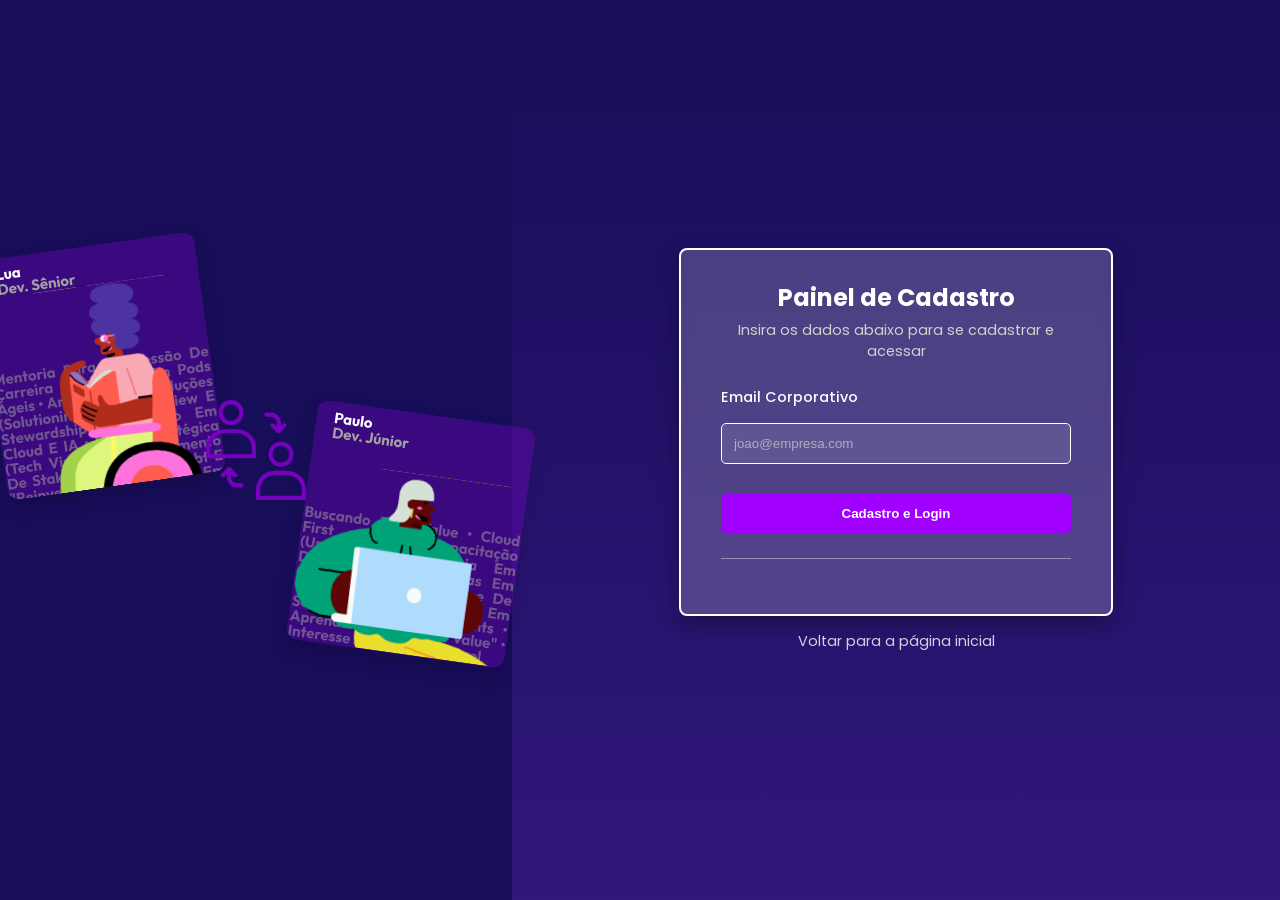
==== public/src/pages/auth/cadastro/cadastro.html @ 83295655 "Adição da tela de cadastro" ====
<!DOCTYPE html>
<html lang="pt-br">
<head>
    <meta charset="UTF-8">
    <meta name="viewport" content="width=device-width, initial-scale=1.0">
    <link rel="stylesheet" href="../../../css/login.css" class="css">
    <title>Painel do Funcionário - Layout Diagonal</title>
</head>
<body>

    <div class="container">
        <!-- LADO ESQUERDO -->
        <div class="left-side">
            <div class="image-block">

                <a href="#" class="card-link link-lua-style" title="Perfil de Lua">
                    <img src="../../../assets/images/Match 02.svg" alt="Imagem de Lua">
                </a>

                <a href="#" class="card-link link-paulo-style" title="Perfil de Paulo">
                    <img src="../../../assets/images/Match 01.svg" alt="Imagem de Paulo">
                </a>

                <!-- Ícone Central -->
                <div class="middle-icon">
                    <a href="#" title="Conexão">
                        <img src="../../../assets/images/connection.svg" width="100" height="100" alt="Ícone de conexão">
                    </a>
                </div>

            </div>
        </div>

        <!-- LADO DIREITO -->
        <div class="back">
            <div class="login-wrapper">
                <div class="login-box">
                    <h2>Painel de Cadastro</h2>
                    <p>Insira os dados abaixo para se cadastrar e acessar</p>

                    <form>
                        <label for="email">Email Corporativo</label>
                        <input type="email" id="email" placeholder="joao@empresa.com">

                        <button type="submit" class="btn-entrar">Cadastro e Login</button>
                    </form>

                    <hr>
                </div>

                <a href="../../../../index.html" class="voltar">Voltar para a página inicial</a>
                
            </div>
        </div>
    </div>

</body>
</html>
---- public/src/css/login.css ----
@import url('https://fonts.googleapis.com/css2?family=Poppins:wght@300;400;600;700&display=swap');

html, body {
    height: 100%;
    margin: 0;
    font-family: 'Poppins', sans-serif;
    overflow: hidden;
}

.container {
    display: flex;
    height: 100vh;
}

/* --- LADO ESQUERDO --- */
.left-side {
    width: 40%;
    height: 100%;
    background:  #180D59;
    display: flex;
    align-items: center;
    justify-content: center;
    position: relative;
}

.image-block {
    width: 450px;
    height: 350px;
    position: relative;
}

/* --- CARDS --- */
.card-link {
    width: 220px;
    position: absolute;
    text-decoration: none;
    cursor: pointer;
    box-shadow: 0 8px 15px rgba(0, 0, 0, 0.15);
    border-radius: 12px;
    transition: transform 0.25s ease-in-out;
    overflow: hidden;
}

.card-link:hover {
    transform: scale(1.05);
}

/* CARD LUA — canto superior esquerdo */
.link-lua-style {
    top: -30px;
    left: -40px;
    transform: rotate(-8deg);
}

/* CARD PAULO — canto inferior direito */
.link-paulo-style {
    bottom: -30px;
    right: -40px;
    transform: rotate(8deg);
}

.card-link img {
    width: 100%;
    height: auto;
    display: block;
    border-radius: 12px;
}

/* --- ÍCONE CENTRAL --- */
.middle-icon {
    position: absolute;
    top: 50%;
    left: 50%;
    transform: translate(-50%, -50%);
    z-index: 10;
}

.middle-icon a {
    display: block;
    line-height: 0;
    transition: transform 0.25s ease-in-out;
}

.middle-icon a:hover {
    transform: scale(1.2);
}

/* --- LADO DIREITO (LOGIN) --- */
.back {
    flex: 1;
    background: linear-gradient(180deg, #180D59 0%, #30177A 100%);
    display: flex;
    align-items: center;
    justify-content: center;
}

.login-wrapper {
    display: flex;
    flex-direction: column;
    align-items: center;
}

.login-box {
    background: rgba(255, 255, 255, 0.2);
    border: 2px solid #ffffff;
    border-radius: 8px;
    padding: 30px 40px;
    width: 350px;
    text-align: center;
    box-shadow: 0 10px 25px rgba(0, 0, 0, 0.3);
    backdrop-filter: blur(5px);
}

h2 {
    color: #ffffff;
    margin: 0;
    font-weight: 700;
}

p {
    margin-top: 5px;
    color: #d1d1d1;
    font-size: 0.9rem;
}

form {
    display: flex;
    flex-direction: column;
    gap: 15px;
    margin-top: 25px;
}

label {
    text-align: left;
    font-size: 0.9rem;
    color: #ffffff;
    font-weight: 500;
}

input {
    padding: 12px;
    border-radius: 5px;
    border: 1px solid #ffffff;
    background: rgba(255, 255, 255, 0.1);
    color: #ffffff;
    outline: none;
    transition: border-color 0.3s;
}

input::placeholder {
    color: #d1d1d1;
    opacity: 0.7;
}

input:focus {
    border-color: #A100FF;
    box-shadow: 0 0 0 2px #A100FF;
}

.btn-entrar {
    background-color: #A100FF;
    color: white;
    border: none;
    padding: 12px;
    margin-top: 15px;
    border-radius: 5px;
    cursor: pointer;
    font-weight: 600;
    transition: background-color 0.3s, transform 0.1s;
}

.btn-entrar:hover {
    background-color: #8c00e6;
    transform: translateY(-1px);
}

hr {
    margin: 25px 0;
    border: 0;
    border-top: 1px solid rgba(255, 255, 255, 0.4);
}

.voltar {
    margin-top: 15px;
    color: #ffffff;
    text-decoration: none;
    font-size: 0.9rem;
    text-align: center;
    opacity: 0.8;
    transition: opacity 0.3s;
}

.voltar:hover {
    opacity: 1;
    text-decoration: underline;
}

/* --- RESPONSIVIDADE --- */
@media (max-width: 900px) {
    .container {
        flex-direction: column;
    }
    .left-side {
        width: 100%;
        height: 350px;
    }
    .back {
        width: 100%;
        height: auto;
        padding: 40px 20px;
    }
    .image-block {
        margin-top: 20px;
        width: 320px;
        height: 250px;
    }
    .card-link {
        width: 160px;
    }
    .middle-icon img {
        width: 70px;
        height: 70px;
    }
}
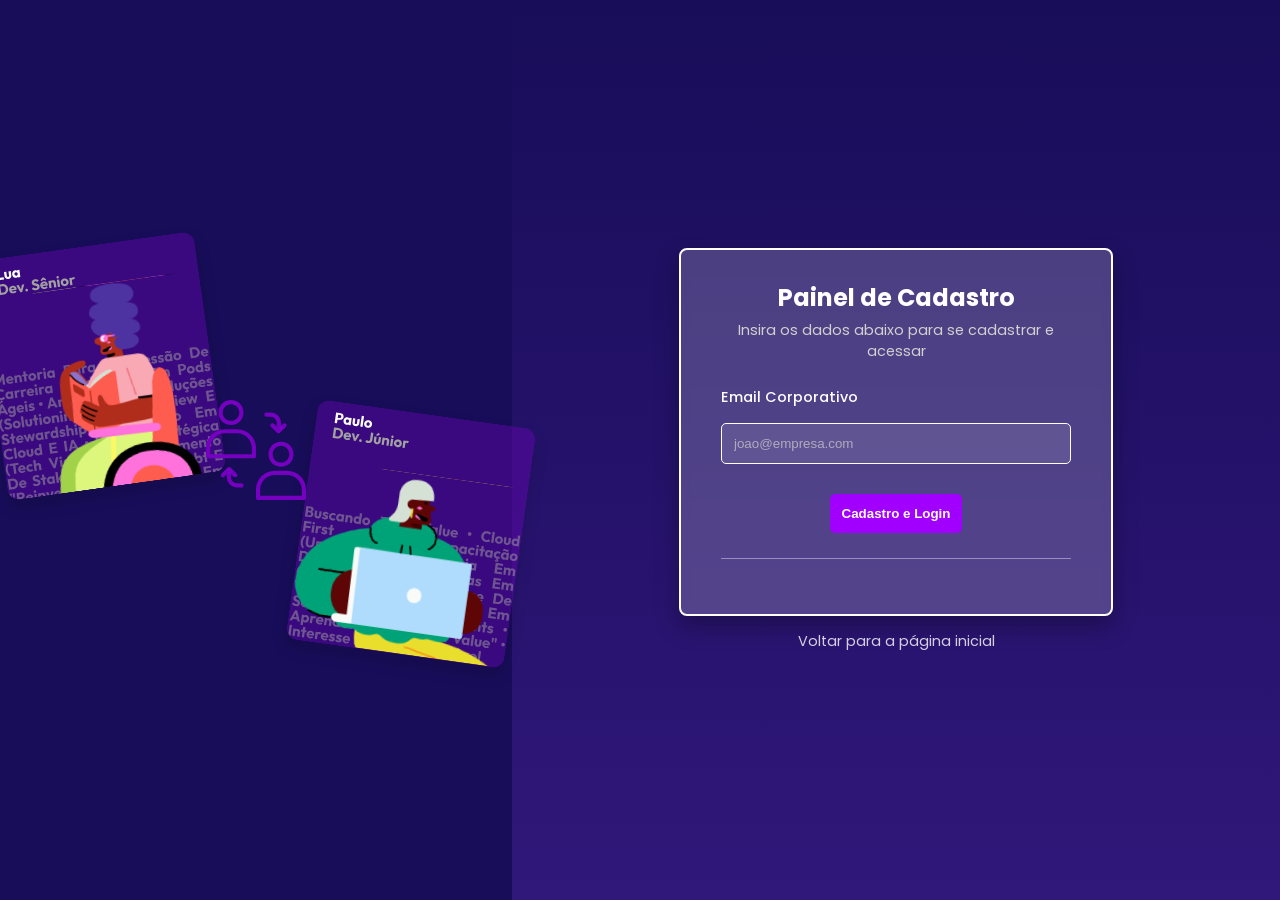
==== commit 1ad330c3: "Adição da tela de skills" ====
--- a/public/src/pages/auth/cadastro/cadastro.html
+++ b/public/src/pages/auth/cadastro/cadastro.html
@@ -41,8 +41,9 @@
                     <form>
                         <label for="email">Email Corporativo</label>
                         <input type="email" id="email" placeholder="joao@empresa.com">
-
+                        <a href="./cadastro-skills.html">
                         <button type="submit" class="btn-entrar">Cadastro e Login</button>
+                        </a>
                     </form>
 
                     <hr>
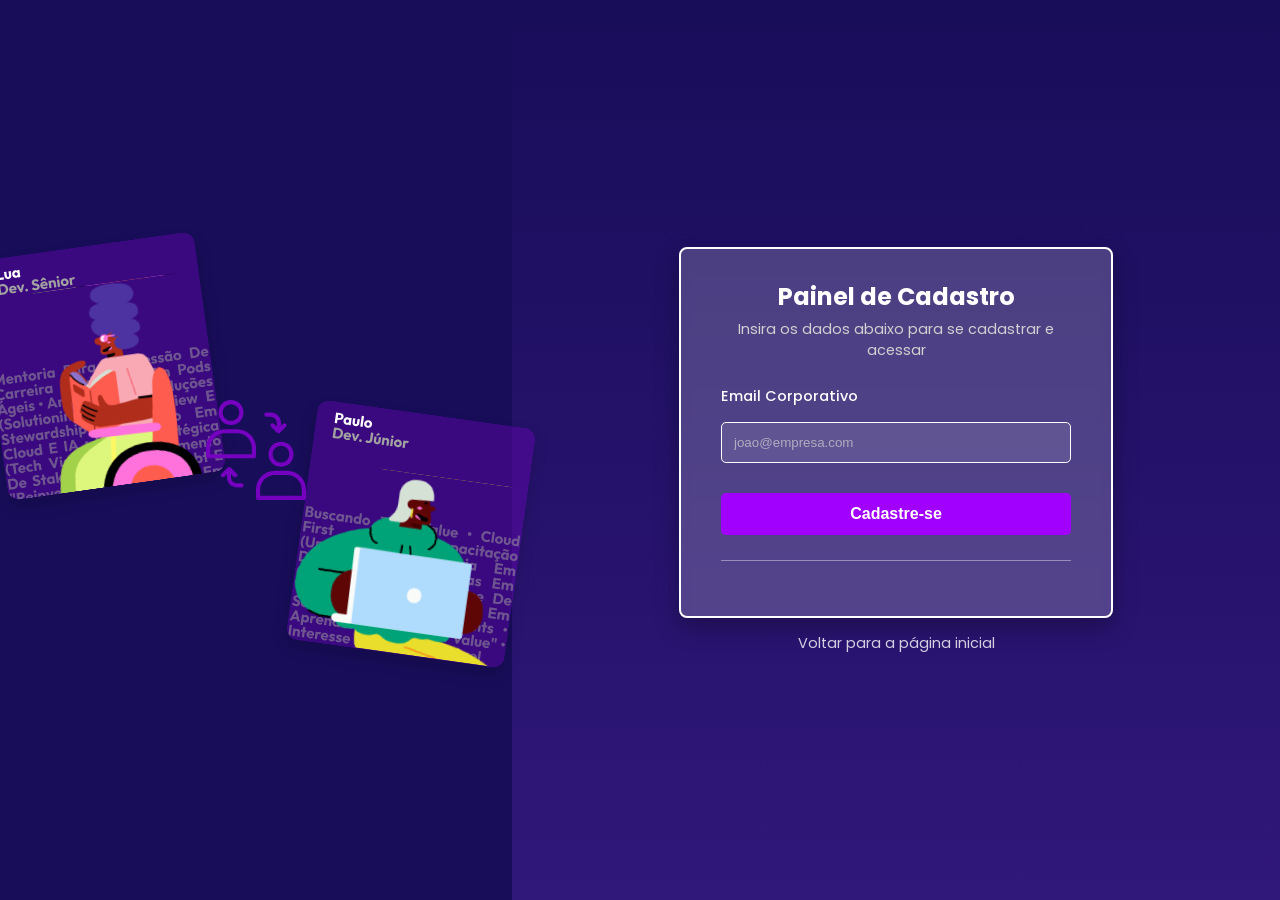
==== commit 490a7a5f: "Correção de tela de cadastro" ====
--- a/public/src/pages/auth/cadastro/cadastro.html
+++ b/public/src/pages/auth/cadastro/cadastro.html
@@ -41,9 +41,8 @@
                     <form>
                         <label for="email">Email Corporativo</label>
                         <input type="email" id="email" placeholder="joao@empresa.com">
-                        <a href="./cadastro-skills.html">
-                        <button type="submit" class="btn-entrar">Cadastro e Login</button>
-                        </a>
+                        <a href="./cadastro-skills.html" class="btn-entrar">Cadastre-se</a>
+
                     </form>
 
                     <hr>
--- a/public/src/css/login.css
+++ b/public/src/css/login.css
@@ -167,6 +167,7 @@
     cursor: pointer;
     font-weight: 600;
     transition: background-color 0.3s, transform 0.1s;
+    text-decoration: none;
 }
 
 .btn-entrar:hover {
